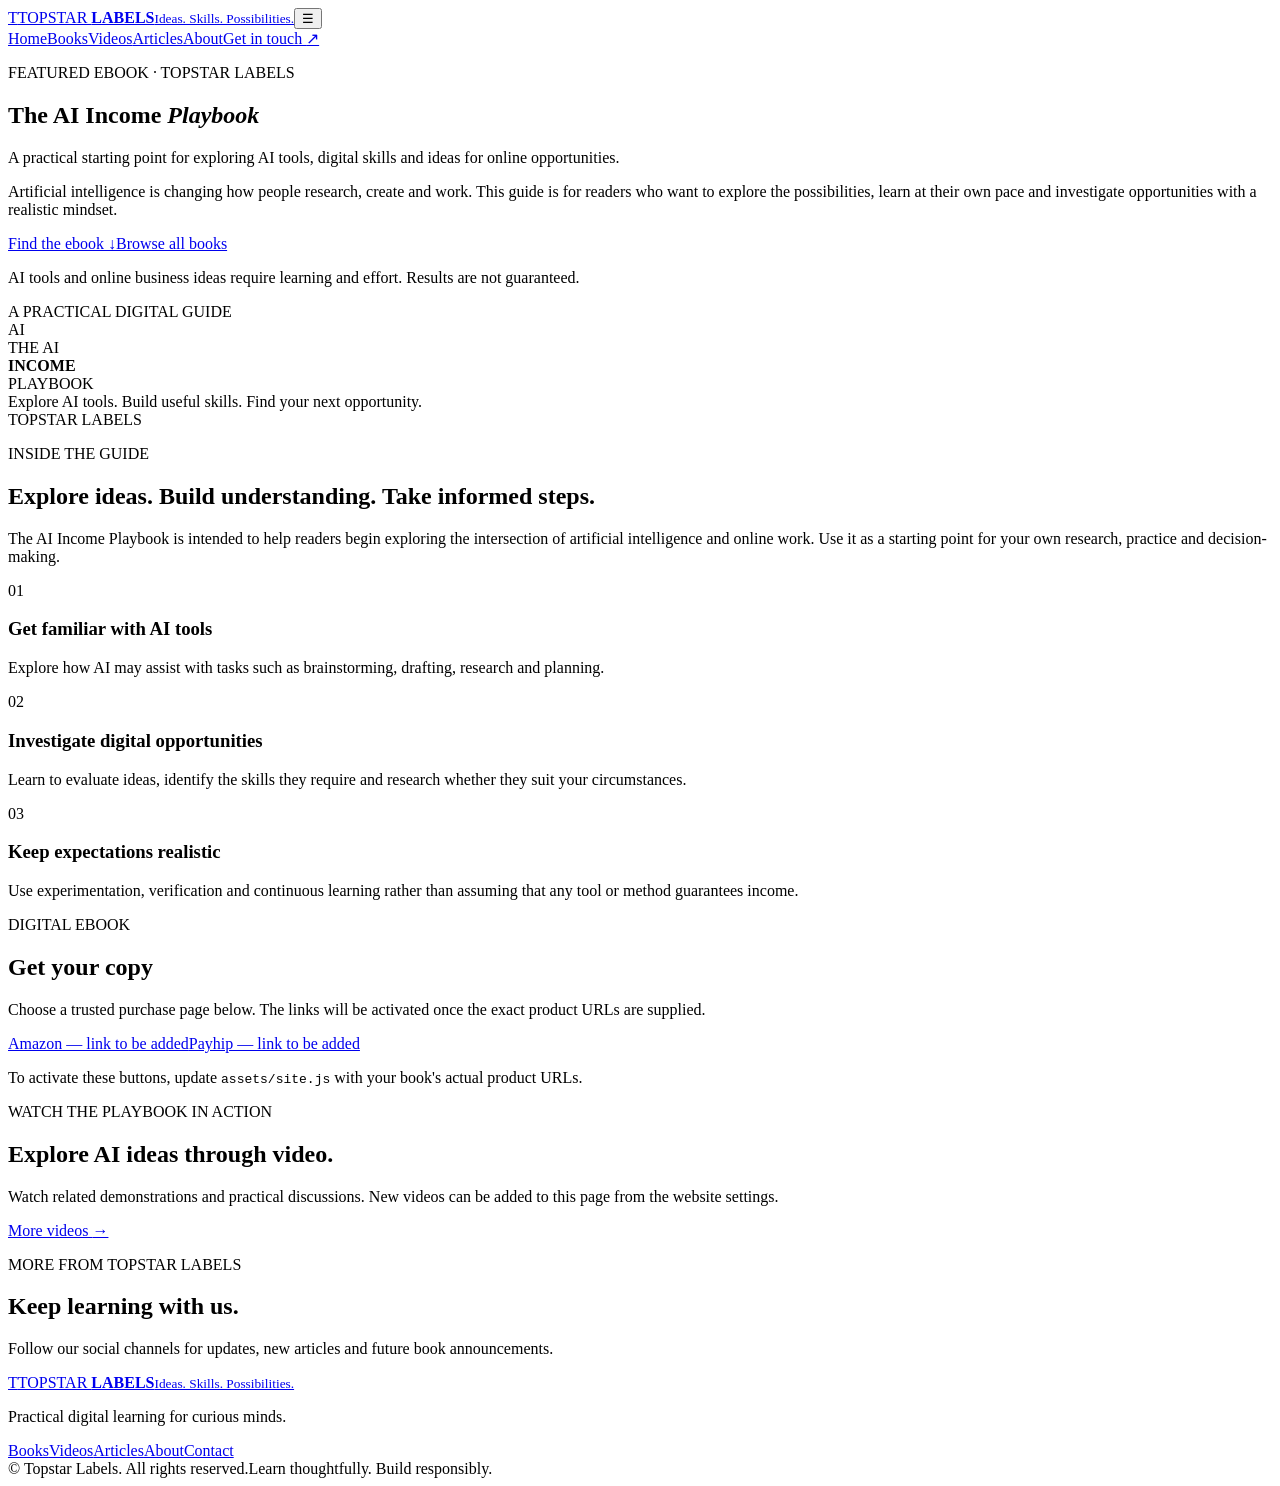
==== book-ai-income-playbook.html @ 153838cc "Add files via upload" ====
<!doctype html><html lang="en"><head><meta charset="utf-8"><meta name="viewport" content="width=device-width, initial-scale=1"><meta name="description" content="Learn about The AI Income Playbook by Topstar Labels, a practical ebook for readers exploring AI tools and online opportunities."><title>The AI Income Playbook | Topstar Labels</title><link rel="icon" href="assets/favicon.svg" type="image/svg+xml"><link rel="stylesheet" href="assets/styles.css"></head><body><header class="site-header"><div class="container nav-wrap"><a class="brand" href="index.html"><span class="brand-mark">T</span><span>TOPSTAR <b>LABELS</b><small>Ideas. Skills. Possibilities.</small></span></a><button class="menu-toggle" aria-label="Open navigation" aria-expanded="false">☰</button><nav class="main-nav"><a href="index.html">Home</a><a class="active" href="books.html">Books</a><a href="videos.html">Videos</a><a href="blog.html">Articles</a><a href="about.html">About</a><a class="nav-cta" href="contact.html">Get in touch <span>↗</span></a></nav></div></header><main><section class="book-hero"><div class="container book-hero-grid"><div><p class="eyebrow">FEATURED EBOOK · TOPSTAR LABELS</p><h1>The AI Income <em>Playbook</em></h1><p class="book-hero-lede">A practical starting point for exploring AI tools, digital skills and ideas for online opportunities.</p><p>Artificial intelligence is changing how people research, create and work. This guide is for readers who want to explore the possibilities, learn at their own pace and investigate opportunities with a realistic mindset.</p><div class="hero-actions"><a class="button button-primary" href="#get-the-book">Find the ebook <span>↓</span></a><a class="button button-outline" href="books.html">Browse all books</a></div><p class="disclaimer-small">AI tools and online business ideas require learning and effort. Results are not guaranteed.</p></div><div class="book-hero-art"><div class="listing-cover large-cover"><div class="cover-top">A PRACTICAL DIGITAL GUIDE</div><div class="cover-ai">AI</div><div class="cover-title">THE AI<br><strong>INCOME</strong><br>PLAYBOOK</div><div class="cover-rule"></div><div class="cover-subtitle">Explore AI tools. Build useful skills. Find your next opportunity.</div><div class="cover-author">TOPSTAR LABELS</div></div></div></div></section><section class="section section-light"><div class="container detail-grid"><article class="detail-copy"><p class="eyebrow">INSIDE THE GUIDE</p><h2>Explore ideas. Build understanding. Take informed steps.</h2><p>The AI Income Playbook is intended to help readers begin exploring the intersection of artificial intelligence and online work. Use it as a starting point for your own research, practice and decision-making.</p><div class="detail-point"><span>01</span><div><h3>Get familiar with AI tools</h3><p>Explore how AI may assist with tasks such as brainstorming, drafting, research and planning.</p></div></div><div class="detail-point"><span>02</span><div><h3>Investigate digital opportunities</h3><p>Learn to evaluate ideas, identify the skills they require and research whether they suit your circumstances.</p></div></div><div class="detail-point"><span>03</span><div><h3>Keep expectations realistic</h3><p>Use experimentation, verification and continuous learning rather than assuming that any tool or method guarantees income.</p></div></div></article><aside class="purchase-card" id="get-the-book"><span class="pill">DIGITAL EBOOK</span><h2>Get your copy</h2><p>Choose a trusted purchase page below. The links will be activated once the exact product URLs are supplied.</p><a class="button button-disabled" data-purchase="amazon" href="#get-the-book" aria-disabled="true" title="Amazon product URL not yet added">Amazon — link to be added</a><a class="button button-outline button-full button-disabled" data-purchase="payhip" href="#get-the-book" aria-disabled="true" title="Payhip product URL not yet added">Payhip — link to be added</a><p class="small-note">To activate these buttons, update <code>assets/site.js</code> with your book's actual product URLs.</p></aside></div></section><section class="section video-feature-section"><div class="container"><div class="section-heading"><div><p class="eyebrow">WATCH THE PLAYBOOK IN ACTION</p><h2>Explore AI ideas through video.</h2><p class="section-intro">Watch related demonstrations and practical discussions. New videos can be added to this page from the website settings.</p></div><a class="text-link" href="videos.html">More videos <span>→</span></a></div><div class="video-grid" data-video-list="book"></div></div></section>
<section class="closing-cta"><div class="container closing-inner"><div><p class="eyebrow">MORE FROM TOPSTAR LABELS</p><h2>Keep learning with us.</h2><p>Follow our social channels for updates, new articles and future book announcements.</p></div><div class="closing-socials" data-socials="full"></div></div></section></main><footer class="site-footer"><div class="container footer-main"><a class="brand brand-footer" href="index.html"><span class="brand-mark">T</span><span>TOPSTAR <b>LABELS</b><small>Ideas. Skills. Possibilities.</small></span></a><p>Practical digital learning for curious minds.</p><div class="footer-links"><a href="books.html">Books</a><a href="videos.html">Videos</a><a href="blog.html">Articles</a><a href="about.html">About</a><a href="contact.html">Contact</a></div></div><div class="container footer-bottom"><span>© <span data-year></span> Topstar Labels. All rights reserved.</span><span>Learn thoughtfully. Build responsibly.</span></div></footer><script src="assets/site.js"></script></body></html>
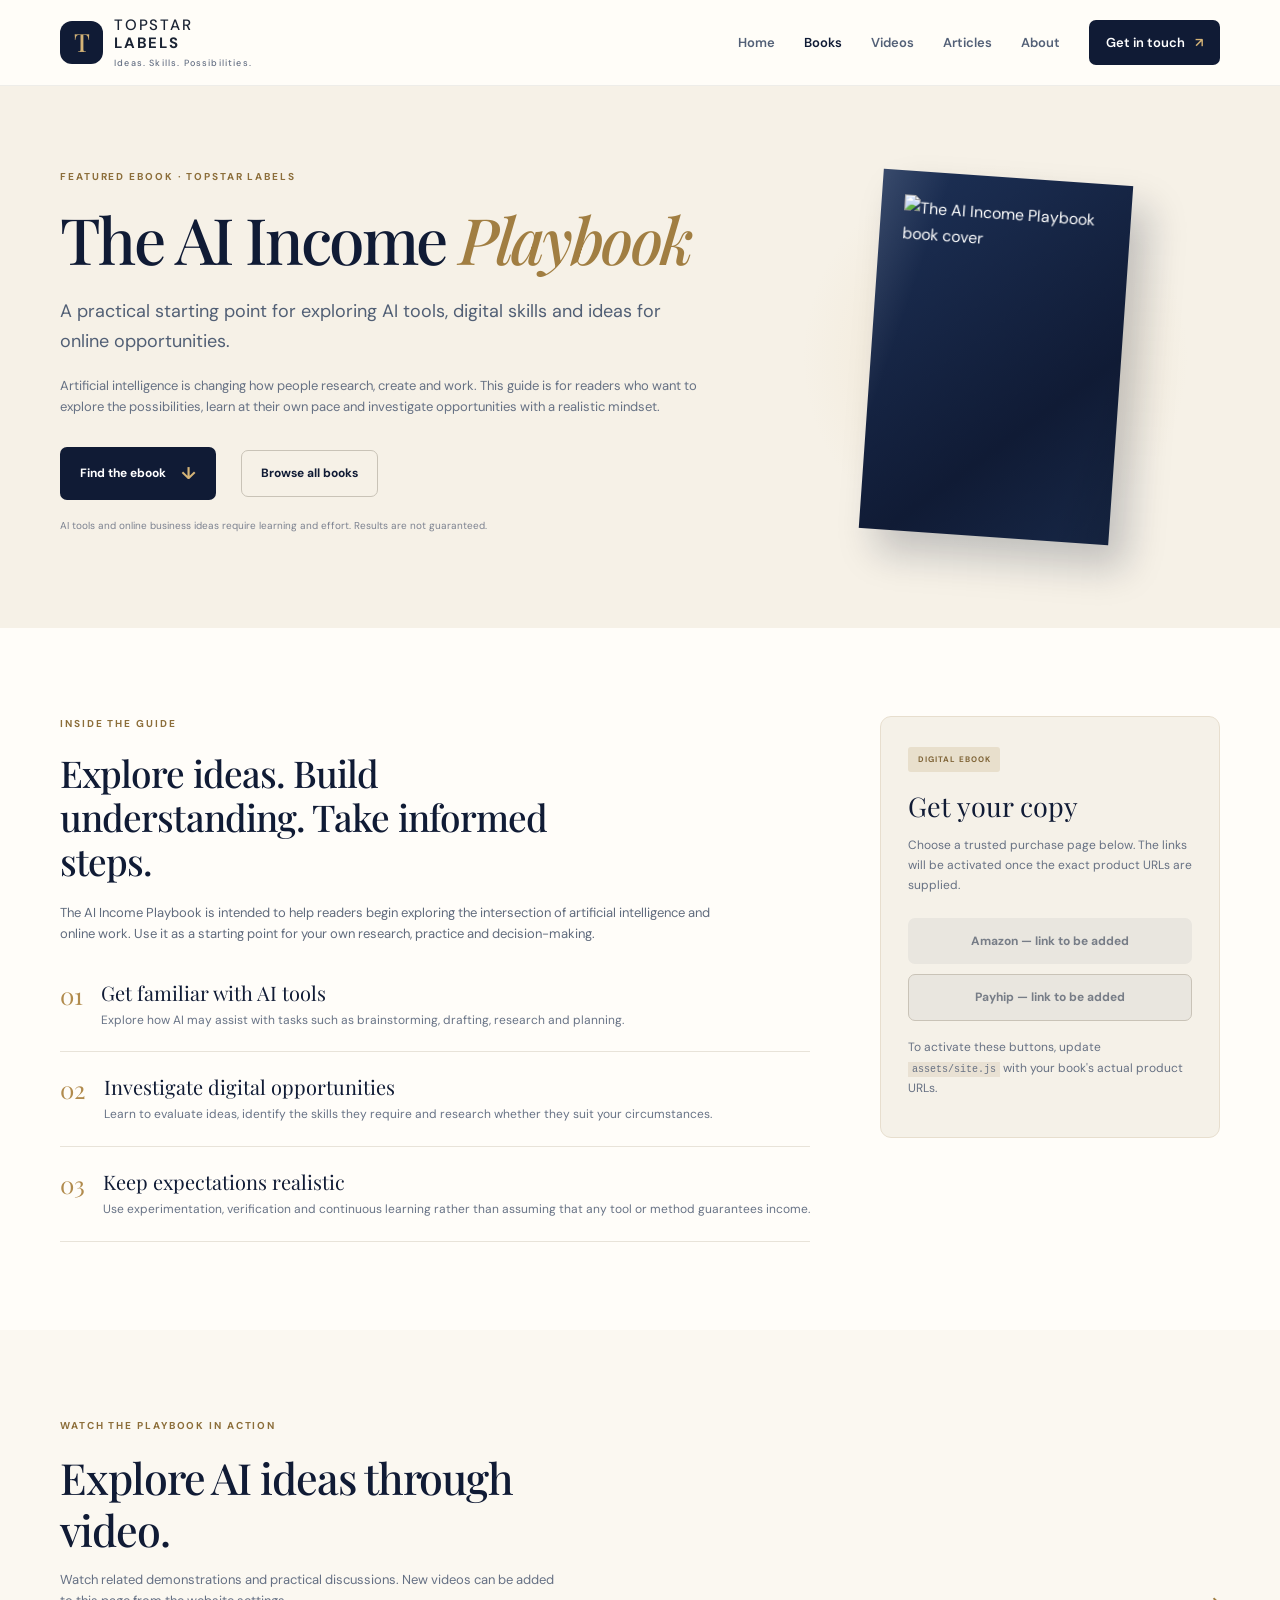
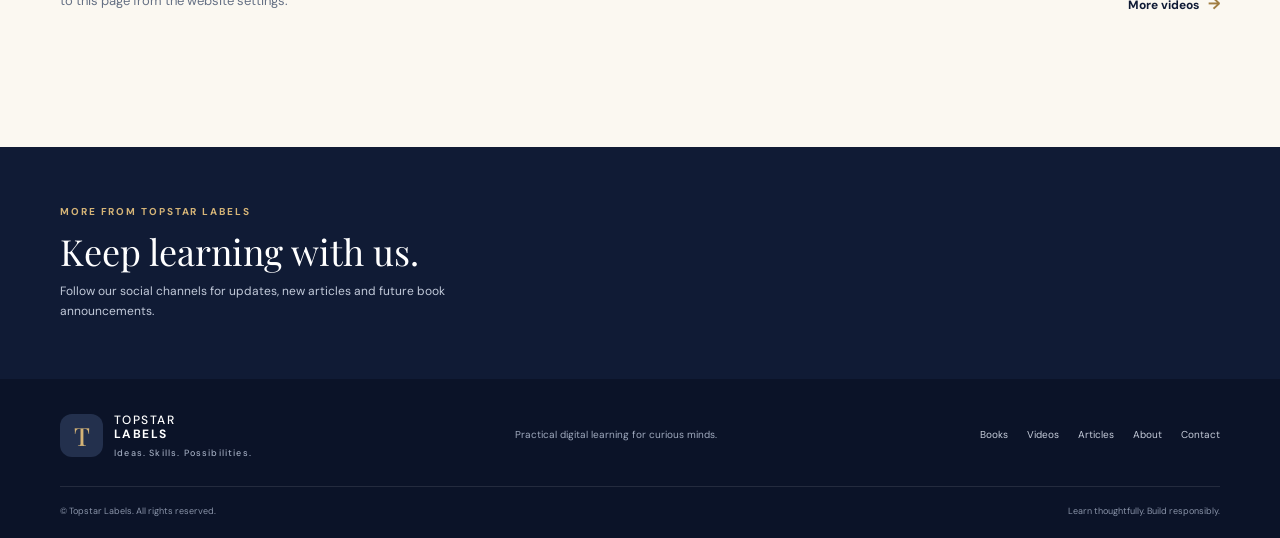
==== commit 7aa263cc: "Add files via upload" ====
--- a/book-ai-income-playbook.html
+++ b/book-ai-income-playbook.html
@@ -1,2 +1,2 @@
-<!doctype html><html lang="en"><head><meta charset="utf-8"><meta name="viewport" content="width=device-width, initial-scale=1"><meta name="description" content="Learn about The AI Income Playbook by Topstar Labels, a practical ebook for readers exploring AI tools and online opportunities."><title>The AI Income Playbook | Topstar Labels</title><link rel="icon" href="assets/favicon.svg" type="image/svg+xml"><link rel="stylesheet" href="assets/styles.css"></head><body><header class="site-header"><div class="container nav-wrap"><a class="brand" href="index.html"><span class="brand-mark">T</span><span>TOPSTAR <b>LABELS</b><small>Ideas. Skills. Possibilities.</small></span></a><button class="menu-toggle" aria-label="Open navigation" aria-expanded="false">☰</button><nav class="main-nav"><a href="index.html">Home</a><a class="active" href="books.html">Books</a><a href="videos.html">Videos</a><a href="blog.html">Articles</a><a href="about.html">About</a><a class="nav-cta" href="contact.html">Get in touch <span>↗</span></a></nav></div></header><main><section class="book-hero"><div class="container book-hero-grid"><div><p class="eyebrow">FEATURED EBOOK · TOPSTAR LABELS</p><h1>The AI Income <em>Playbook</em></h1><p class="book-hero-lede">A practical starting point for exploring AI tools, digital skills and ideas for online opportunities.</p><p>Artificial intelligence is changing how people research, create and work. This guide is for readers who want to explore the possibilities, learn at their own pace and investigate opportunities with a realistic mindset.</p><div class="hero-actions"><a class="button button-primary" href="#get-the-book">Find the ebook <span>↓</span></a><a class="button button-outline" href="books.html">Browse all books</a></div><p class="disclaimer-small">AI tools and online business ideas require learning and effort. Results are not guaranteed.</p></div><div class="book-hero-art"><div class="listing-cover large-cover"><div class="cover-top">A PRACTICAL DIGITAL GUIDE</div><div class="cover-ai">AI</div><div class="cover-title">THE AI<br><strong>INCOME</strong><br>PLAYBOOK</div><div class="cover-rule"></div><div class="cover-subtitle">Explore AI tools. Build useful skills. Find your next opportunity.</div><div class="cover-author">TOPSTAR LABELS</div></div></div></div></section><section class="section section-light"><div class="container detail-grid"><article class="detail-copy"><p class="eyebrow">INSIDE THE GUIDE</p><h2>Explore ideas. Build understanding. Take informed steps.</h2><p>The AI Income Playbook is intended to help readers begin exploring the intersection of artificial intelligence and online work. Use it as a starting point for your own research, practice and decision-making.</p><div class="detail-point"><span>01</span><div><h3>Get familiar with AI tools</h3><p>Explore how AI may assist with tasks such as brainstorming, drafting, research and planning.</p></div></div><div class="detail-point"><span>02</span><div><h3>Investigate digital opportunities</h3><p>Learn to evaluate ideas, identify the skills they require and research whether they suit your circumstances.</p></div></div><div class="detail-point"><span>03</span><div><h3>Keep expectations realistic</h3><p>Use experimentation, verification and continuous learning rather than assuming that any tool or method guarantees income.</p></div></div></article><aside class="purchase-card" id="get-the-book"><span class="pill">DIGITAL EBOOK</span><h2>Get your copy</h2><p>Choose a trusted purchase page below. The links will be activated once the exact product URLs are supplied.</p><a class="button button-disabled" data-purchase="amazon" href="#get-the-book" aria-disabled="true" title="Amazon product URL not yet added">Amazon — link to be added</a><a class="button button-outline button-full button-disabled" data-purchase="payhip" href="#get-the-book" aria-disabled="true" title="Payhip product URL not yet added">Payhip — link to be added</a><p class="small-note">To activate these buttons, update <code>assets/site.js</code> with your book's actual product URLs.</p></aside></div></section><section class="section video-feature-section"><div class="container"><div class="section-heading"><div><p class="eyebrow">WATCH THE PLAYBOOK IN ACTION</p><h2>Explore AI ideas through video.</h2><p class="section-intro">Watch related demonstrations and practical discussions. New videos can be added to this page from the website settings.</p></div><a class="text-link" href="videos.html">More videos <span>→</span></a></div><div class="video-grid" data-video-list="book"></div></div></section>
+<!doctype html><html lang="en"><head><meta charset="utf-8"><meta name="viewport" content="width=device-width, initial-scale=1"><meta name="description" content="Learn about The AI Income Playbook by Topstar Labels, a practical ebook for readers exploring AI tools and online opportunities."><title>The AI Income Playbook | Topstar Labels</title><link rel="icon" href="assets/favicon.svg" type="image/svg+xml"><link rel="stylesheet" href="assets/styles.css"></head><body><header class="site-header"><div class="container nav-wrap"><a class="brand" href="index.html"><span class="brand-mark">T</span><span>TOPSTAR <b>LABELS</b><small>Ideas. Skills. Possibilities.</small></span></a><button class="menu-toggle" aria-label="Open navigation" aria-expanded="false">☰</button><nav class="main-nav"><a href="index.html">Home</a><a class="active" href="books.html">Books</a><a href="videos.html">Videos</a><a href="blog.html">Articles</a><a href="about.html">About</a><a class="nav-cta" href="contact.html">Get in touch <span>↗</span></a></nav></div></header><main><section class="book-hero"><div class="container book-hero-grid"><div><p class="eyebrow">FEATURED EBOOK · TOPSTAR LABELS</p><h1>The AI Income <em>Playbook</em></h1><p class="book-hero-lede">A practical starting point for exploring AI tools, digital skills and ideas for online opportunities.</p><p>Artificial intelligence is changing how people research, create and work. This guide is for readers who want to explore the possibilities, learn at their own pace and investigate opportunities with a realistic mindset.</p><div class="hero-actions"><a class="button button-primary" href="#get-the-book">Find the ebook <span>↓</span></a><a class="button button-outline" href="books.html">Browse all books</a></div><p class="disclaimer-small">AI tools and online business ideas require learning and effort. Results are not guaranteed.</p></div><div class="book-hero-art"><div class="listing-cover large-cover"><img class="real-book-cover detail-real-cover" src="assets/ai-income-playbook-cover.webp" alt="The AI Income Playbook book cover"></div></div></div></section><section class="section section-light"><div class="container detail-grid"><article class="detail-copy"><p class="eyebrow">INSIDE THE GUIDE</p><h2>Explore ideas. Build understanding. Take informed steps.</h2><p>The AI Income Playbook is intended to help readers begin exploring the intersection of artificial intelligence and online work. Use it as a starting point for your own research, practice and decision-making.</p><div class="detail-point"><span>01</span><div><h3>Get familiar with AI tools</h3><p>Explore how AI may assist with tasks such as brainstorming, drafting, research and planning.</p></div></div><div class="detail-point"><span>02</span><div><h3>Investigate digital opportunities</h3><p>Learn to evaluate ideas, identify the skills they require and research whether they suit your circumstances.</p></div></div><div class="detail-point"><span>03</span><div><h3>Keep expectations realistic</h3><p>Use experimentation, verification and continuous learning rather than assuming that any tool or method guarantees income.</p></div></div></article><aside class="purchase-card" id="get-the-book"><span class="pill">DIGITAL EBOOK</span><h2>Get your copy</h2><p>Choose a trusted purchase page below. The links will be activated once the exact product URLs are supplied.</p><a class="button button-disabled" data-purchase="amazon" href="#get-the-book" aria-disabled="true" title="Amazon product URL not yet added">Amazon — link to be added</a><a class="button button-outline button-full button-disabled" data-purchase="payhip" href="#get-the-book" aria-disabled="true" title="Payhip product URL not yet added">Payhip — link to be added</a><p class="small-note">To activate these buttons, update <code>assets/site.js</code> with your book's actual product URLs.</p></aside></div></section><section class="section video-feature-section"><div class="container"><div class="section-heading"><div><p class="eyebrow">WATCH THE PLAYBOOK IN ACTION</p><h2>Explore AI ideas through video.</h2><p class="section-intro">Watch related demonstrations and practical discussions. New videos can be added to this page from the website settings.</p></div><a class="text-link" href="videos.html">More videos <span>→</span></a></div><div class="video-grid" data-video-list="book"></div></div></section>
 <section class="closing-cta"><div class="container closing-inner"><div><p class="eyebrow">MORE FROM TOPSTAR LABELS</p><h2>Keep learning with us.</h2><p>Follow our social channels for updates, new articles and future book announcements.</p></div><div class="closing-socials" data-socials="full"></div></div></section></main><footer class="site-footer"><div class="container footer-main"><a class="brand brand-footer" href="index.html"><span class="brand-mark">T</span><span>TOPSTAR <b>LABELS</b><small>Ideas. Skills. Possibilities.</small></span></a><p>Practical digital learning for curious minds.</p><div class="footer-links"><a href="books.html">Books</a><a href="videos.html">Videos</a><a href="blog.html">Articles</a><a href="about.html">About</a><a href="contact.html">Contact</a></div></div><div class="container footer-bottom"><span>© <span data-year></span> Topstar Labels. All rights reserved.</span><span>Learn thoughtfully. Build responsibly.</span></div></footer><script src="assets/site.js"></script></body></html>
--- a/assets/styles.css
+++ b/assets/styles.css
@@ -0,0 +1,9 @@
+@import url('https://fonts.googleapis.com/css2?family=DM+Sans:wght@400;500;600;700&family=Playfair+Display:ital,wght@0,500;0,600;0,700;1,500;1,600&display=swap');
+:root{--navy:#101b35;--navy2:#18294c;--gold:#d5b477;--cream:#f6f1e7;--paper:#fffdf8;--ink:#1b2434;--muted:#657084;--line:#e8e3d9;--white:#fff;--shadow:0 24px 70px rgba(16,27,53,.12)}*{box-sizing:border-box}html{scroll-behavior:smooth}body{margin:0;color:var(--ink);font-family:'DM Sans',Arial,sans-serif;line-height:1.65;background:var(--paper)}a{color:inherit;text-decoration:none}button{font:inherit}.container{width:min(1160px,calc(100% - 48px));margin:0 auto}.site-header{height:86px;background:rgba(255,253,248,.96);border-bottom:1px solid rgba(16,27,53,.07);display:flex;align-items:center;position:sticky;top:0;z-index:20;backdrop-filter:blur(12px)}.nav-wrap{display:flex;align-items:center;justify-content:space-between;gap:28px}.brand{display:inline-flex;align-items:center;gap:11px;font-size:15px;letter-spacing:.12em;font-weight:500;line-height:1.2}.brand>span:last-child{display:flex;flex-direction:column}.brand b{font-weight:700}.brand small{font-size:9px;letter-spacing:.13em;color:var(--muted);margin-top:6px;font-weight:500}.brand-mark{display:grid;place-items:center;width:43px;height:43px;background:var(--navy);color:var(--gold);font-family:'Playfair Display',serif;font-size:25px;border-radius:12px;letter-spacing:0}.main-nav{display:flex;align-items:center;gap:29px;font-size:13px;font-weight:600;color:#536077}.main-nav>a:not(.nav-cta):hover,.main-nav>a.active{color:var(--navy)}.nav-cta{padding:12px 17px;border-radius:7px;background:var(--navy);color:white!important}.nav-cta span{color:var(--gold);margin-left:7px}.menu-toggle{display:none;border:0;background:transparent;color:var(--navy);font-size:24px}.hero{background:var(--cream);overflow:hidden;position:relative}.hero-grid{display:grid;grid-template-columns:1.06fr .94fr;align-items:center;min-height:600px;padding-top:55px;padding-bottom:65px;gap:50px}.eyebrow{font-size:10px;font-weight:700;letter-spacing:.19em;color:#8c6e3a;margin:0 0 18px;text-transform:uppercase}.eyebrow-dot{display:inline-block;width:7px;height:7px;border-radius:50%;background:var(--gold);margin-right:9px;vertical-align:1px}.hero h1,.page-hero h1,.book-hero h1{font-family:'Playfair Display',Georgia,serif;font-weight:500;letter-spacing:-.04em;line-height:1.08;font-size:clamp(42px,5vw,67px);color:var(--navy);margin:0 0 23px;max-width:650px}.hero h1 em,.book-hero h1 em{color:#a17e42;font-weight:500}.hero-lede{font-size:16px;color:#596477;max-width:500px;line-height:1.85}.hero-actions{display:flex;align-items:center;gap:25px;flex-wrap:wrap;margin-top:29px}.button{display:inline-flex;justify-content:center;align-items:center;gap:15px;border-radius:7px;padding:14px 19px;font-size:12px;font-weight:700;line-height:1.4;transition:transform .2s,background .2s;border:1px solid transparent;cursor:pointer}.button:hover{transform:translateY(-2px)}.button-primary{background:var(--navy);color:#fff}.button-primary span{color:var(--gold);font-size:17px}.button-outline{border-color:#c9c3b7;color:var(--navy);background:transparent}.button-full{width:100%}.purchase-links-inline{display:flex;gap:10px;flex-wrap:wrap;margin:12px 0}.purchase-links-inline .button{font-size:11px}.button-disabled{background:#e9e6df;color:#777d87;cursor:not-allowed;width:100%;pointer-events:none}.text-link{font-size:12px;font-weight:700;color:var(--navy)}.text-link span{color:#a17e42;margin-left:6px;font-size:16px}.trust-row{display:flex;align-items:center;gap:10px;margin-top:35px;color:#70798a;font-size:10px}.trust-icon{color:#b28e4e;font-size:18px}.trust-separator{color:#b8b2a6}.hero-art{min-height:460px;position:relative;display:flex;align-items:center;justify-content:center}.orbit{position:absolute;border:1px solid rgba(171,139,80,.22);border-radius:50%;width:390px;height:390px}.orbit-two{width:470px;height:470px;border-color:rgba(171,139,80,.12)}.book-shadow{position:absolute;width:240px;height:350px;background:rgba(21,31,53,.17);filter:blur(24px);transform:translate(23px,21px) rotate(7deg);border-radius:5px}.book-cover,.listing-cover{position:relative;z-index:1;width:250px;height:360px;padding:24px 23px;background:linear-gradient(140deg,#1d3157,#101b35 67%,#172746);color:#fff;box-shadow:18px 22px 36px rgba(12,23,46,.22);display:flex;flex-direction:column;transform:rotate(-3deg);overflow:hidden}.book-cover:after,.listing-cover:after{content:'';position:absolute;inset:0;background:linear-gradient(105deg,rgba(255,255,255,.12),transparent 20%,transparent 83%,rgba(0,0,0,.12));pointer-events:none}.cover-top{font-size:7px;letter-spacing:.16em;color:#e1c58d;font-weight:700}.cover-ai{font-family:'Playfair Display',serif;color:rgba(213,180,119,.19);font-size:85px;line-height:1;margin-top:24px;letter-spacing:-.08em}.cover-title{font-family:'Playfair Display',serif;font-size:29px;line-height:1.04;letter-spacing:.02em;margin-top:-5px}.cover-title strong{color:var(--gold);font-weight:600}.cover-rule{height:2px;background:var(--gold);width:48px;margin:19px 0 12px}.cover-subtitle{font-size:9px;line-height:1.6;color:#d8deea;max-width:175px}.cover-author{margin-top:auto;font-size:8px;letter-spacing:.18em;color:#e2c991;font-weight:700}.floating-tag{position:absolute;z-index:2;background:rgba(255,253,248,.95);box-shadow:0 12px 35px rgba(16,27,53,.12);padding:12px 16px;border-radius:8px;font-size:10px;font-weight:700;color:var(--navy)}.floating-tag span{color:#a17e42;margin-right:8px}.tag-top{top:66px;right:3px}.tag-bottom{bottom:56px;left:0}.social-strip{background:var(--navy);color:white}.social-strip-inner{display:flex;align-items:center;justify-content:space-between;gap:25px;padding-top:24px;padding-bottom:24px}.social-strip-inner>div:first-child{display:flex;flex-direction:column;gap:3px}.social-strip strong{font-size:12px;font-weight:600}.social-strip-inner>div:first-child span{font-size:10px;color:#b9c1d0}.social-icons{display:flex;gap:9px}.social-link{display:inline-flex;align-items:center;gap:11px;transition:transform .2s,background .2s}.social-link:hover{transform:translateY(-2px)}.social-compact{width:33px;height:33px;display:grid;place-items:center;border-radius:50%;border:1px solid rgba(255,255,255,.25);color:white}.social-compact:hover{background:rgba(255,255,255,.12)}.social-short{display:inline-grid;place-items:center;font-weight:700;font-size:14px;line-height:1}.sr-only{position:absolute;width:1px;height:1px;padding:0;margin:-1px;overflow:hidden;clip:rect(0,0,0,0);white-space:nowrap;border:0}.section{padding:88px 0}.section-light{background:#fffdf9}.section-heading{display:flex;align-items:end;justify-content:space-between;gap:35px;margin-bottom:34px}.section-heading h2,.featured-content h3,.detail-copy h2,.about-grid h2{font-family:'Playfair Display',Georgia,serif;color:var(--navy);font-weight:500;letter-spacing:-.025em;line-height:1.2;margin:0}.section-heading h2{font-size:clamp(30px,3.5vw,43px);max-width:570px}.section-heading>.text-link{white-space:nowrap;margin-bottom:7px}.featured-card{display:grid;grid-template-columns:220px 1fr 190px;gap:35px;align-items:center;padding:38px;background:#f4f0e7;border:1px solid #ece5d8;border-radius:13px}.featured-mini-cover{width:166px;height:238px;background:linear-gradient(140deg,#1d3157,#101b35);box-shadow:10px 12px 24px rgba(16,27,53,.19);padding:18px;color:#fff;display:flex;flex-direction:column;transform:rotate(-2deg);margin:auto}.mini-label{font-size:6px;letter-spacing:.13em;color:#e1c58d}.mini-ai{font:60px/1 'Playfair Display',serif;color:rgba(213,180,119,.23);margin-top:20px}.mini-title{font:21px/1.04 'Playfair Display',serif;margin-top:-5px}.mini-title:first-line{color:white}.mini-lines{height:2px;width:35px;background:var(--gold);margin-top:14px}.pill{display:inline-flex;background:#e8dfcc;color:#7f6437;padding:6px 10px;border-radius:3px;font-size:8px;letter-spacing:.12em;font-weight:700}.featured-content h3{font-size:30px;margin:15px 0 12px}.featured-content>p{font-size:13px;color:#606b7d;max-width:560px}.check-list{list-style:none;padding:0;margin:18px 0 23px;display:grid;gap:9px;font-size:12px;color:#4e5a6c}.check-list li{position:relative;padding-left:23px}.check-list li:before{content:'✓';position:absolute;left:0;top:0;color:#9b783e;font-weight:700}.featured-actions{display:flex;align-items:center;gap:14px;flex-wrap:wrap}.small-note{font-size:10px;color:#858b95}.featured-side{align-self:stretch;border-left:1px solid #ddd4c4;padding-left:25px;display:flex;flex-direction:column;align-items:flex-start;justify-content:center}.side-star{font-size:30px;color:#b38e4e}.featured-side p{font:18px/1.4 'Playfair Display',serif;color:var(--navy)}.side-line{height:2px;width:35px;background:var(--gold);margin:10px 0 14px}.featured-side small{font-size:8px;letter-spacing:.18em;color:#8a7858}.ideas-section{background:#f7f4ed}.section-intro{font-size:13px;color:var(--muted);max-width:500px}.topic-grid{display:grid;grid-template-columns:repeat(3,1fr);gap:18px}.topic-card{position:relative;background:var(--paper);padding:28px 27px 25px;border:1px solid var(--line);border-radius:10px;min-height:260px;transition:transform .2s,box-shadow .2s}.topic-card:hover{transform:translateY(-4px);box-shadow:var(--shadow)}.topic-number{font-size:10px;color:#9c7a43;font-weight:700;letter-spacing:.1em}.topic-symbol{display:block;font-size:29px;color:var(--gold);margin:17px 0 12px}.topic-card h3{font:22px 'Playfair Display',serif;color:var(--navy);margin:0 0 10px}.topic-card p{font-size:12px;color:#6b7585;line-height:1.8}.topic-link{display:inline-block;margin-top:10px;font-size:10px;font-weight:700;color:#896b3b}.closing-cta{background:var(--navy);color:white;padding:57px 0}.closing-inner{display:flex;align-items:center;justify-content:space-between;gap:40px}.closing-cta .eyebrow{color:var(--gold);margin-bottom:10px}.closing-cta h2{font:36px/1.2 'Playfair Display',serif;margin:0 0 9px}.closing-cta p:not(.eyebrow){color:#c2cada;font-size:12px;margin:0;max-width:480px}.closing-socials{display:grid;grid-template-columns:repeat(2,minmax(135px,1fr));gap:10px;min-width:300px}.closing-socials .social-link{border:1px solid rgba(255,255,255,.17);border-radius:7px;padding:10px 12px;font-size:11px;color:white}.closing-socials .social-short{width:24px;height:24px;border-radius:50%;background:rgba(255,255,255,.1)}.social-arrow{margin-left:auto;color:var(--gold)}.site-footer{background:#0b1328;color:#c6ccda}.footer-main{display:flex;align-items:center;justify-content:space-between;gap:25px;padding-top:34px;padding-bottom:28px}.brand-footer{color:white;font-size:12px}.brand-footer .brand-mark{background:#23304d}.brand-footer small{color:#a0aabe}.footer-main>p{font-size:10px;color:#a0aabe}.footer-links{display:flex;gap:19px;font-size:10px}.footer-links a:hover{color:var(--gold)}.footer-bottom{border-top:1px solid rgba(255,255,255,.1);padding-top:17px;padding-bottom:19px;display:flex;justify-content:space-between;gap:20px;font-size:9px;color:#8993a8}.page-hero{background:var(--cream);padding:83px 0 75px}.page-hero h1{font-size:clamp(40px,5vw,58px);max-width:720px}.page-hero p:not(.eyebrow){max-width:680px;color:#606b7d;font-size:15px}.book-listing{display:grid;grid-template-columns:300px 1fr;gap:55px;align-items:center;max-width:950px;margin:0 auto}.listing-cover{width:250px;height:360px;justify-self:center}.listing-details h2{font:38px/1.15 'Playfair Display',serif;color:var(--navy);margin:15px 0}.listing-description{font-size:14px;color:#606b7d;line-height:1.85}.listing-details h3{font:20px 'Playfair Display',serif;color:var(--navy);margin:22px 0 0}.notice{font-size:11px;color:#655c4e;background:#f5efdf;padding:13px 15px;border-left:3px solid var(--gold);margin:20px 0}.future-books{margin:70px auto 0;max-width:950px;display:flex;gap:18px;align-items:center;padding:22px 25px;border:1px dashed #d5cbb8;border-radius:9px}.future-icon{width:43px;height:43px;display:grid;place-items:center;border-radius:50%;background:#eee5d2;color:#8e6e3d;font-size:24px}.future-books h3{font:20px 'Playfair Display',serif;color:var(--navy);margin:0}.future-books p{font-size:12px;color:var(--muted);margin:4px 0 0}.book-hero{background:var(--cream);padding:76px 0}.book-hero-grid{display:grid;grid-template-columns:1fr .7fr;gap:70px;align-items:center}.book-hero h1{font-size:clamp(43px,5vw,64px)}.book-hero-lede{font-size:18px;color:#515f75;line-height:1.7}.book-hero-grid p:not(.eyebrow):not(.book-hero-lede){font-size:13px;color:#667184}.book-hero-art{display:flex;justify-content:center;align-items:center;min-height:390px;background:radial-gradient(circle,rgba(213,180,119,.2),transparent 65%)}.large-cover{width:250px;height:360px;transform:rotate(4deg)}.disclaimer-small{font-size:10px!important;color:#7c8290!important;margin-top:18px}.detail-grid{display:grid;grid-template-columns:1fr 340px;gap:70px;align-items:start}.detail-copy h2,.about-grid h2{font-size:37px;max-width:570px;margin-bottom:18px}.detail-copy>p:not(.eyebrow){font-size:13px;color:#606b7d;max-width:680px}.detail-point{display:flex;gap:18px;padding:21px 0;border-bottom:1px solid var(--line)}.detail-point>span{font:24px 'Playfair Display',serif;color:#b18b4d}.detail-point h3{font:20px 'Playfair Display',serif;color:var(--navy);margin:0 0 5px}.detail-point p{font-size:12px;color:#687386;margin:0}.purchase-card{background:#f5f1e8;border:1px solid #e7dece;border-radius:11px;padding:27px;position:sticky;top:110px}.purchase-card h2{font:27px 'Playfair Display',serif;color:var(--navy);margin:16px 0 8px}.purchase-card>p{font-size:12px;color:#677183}.purchase-card .button{margin-top:10px}.purchase-card .small-note{margin-top:16px;line-height:1.7}.purchase-card code{font-size:10px;background:#e9e1d3;padding:2px 4px}.about-grid{display:grid;grid-template-columns:.8fr 1.2fr;gap:75px;align-items:center}.about-monogram{height:350px;background:linear-gradient(145deg,#1d3157,#101b35);display:flex;flex-direction:column;align-items:center;justify-content:center;color:var(--gold);position:relative;overflow:hidden}.about-monogram:before,.about-monogram:after{content:'';position:absolute;width:290px;height:290px;border:1px solid rgba(213,180,119,.22);border-radius:50%}.about-monogram:after{width:230px;height:230px}.about-monogram span{font:150px 'Playfair Display',serif;position:relative;z-index:1}.about-monogram small{font-size:9px;letter-spacing:.22em;position:relative;z-index:1}.about-grid article>p:not(.eyebrow){font-size:13px;color:#606b7d}.about-grid h3{font:21px 'Playfair Display',serif;color:var(--navy);margin:25px 0 0}.social-page-intro{margin-bottom:28px}.social-page-intro h2{font:34px 'Playfair Display',serif;color:var(--navy);margin:0 0 8px}.social-page-intro p{font-size:13px;color:var(--muted)}.social-directory{display:grid;grid-template-columns:repeat(2,1fr);gap:14px}.social-directory .social-link{padding:20px;background:#f7f3eb;border:1px solid #e9e1d4;border-radius:9px;color:var(--navy);font-size:13px;font-weight:700}.social-directory .social-short{width:40px;height:40px;border-radius:50%;background:var(--navy);color:var(--gold)}.social-directory .social-arrow{color:#94723d}.contact-note{margin-top:35px;padding:22px 24px;display:flex;gap:18px;background:#f5f1e8;border-radius:9px;align-items:flex-start}.contact-note-icon{font-size:22px;color:#9e7c43}.contact-note h3{font:20px 'Playfair Display',serif;color:var(--navy);margin:0 0 5px}.contact-note p{font-size:12px;color:#687386;margin:0}.article-grid{display:grid;grid-template-columns:repeat(3,1fr);gap:20px;align-items:start}.article-card{background:var(--paper);border:1px solid var(--line);border-radius:10px;overflow:hidden}.article-art{height:180px;padding:20px;background:var(--navy);color:var(--gold);display:flex;flex-direction:column;justify-content:space-between;position:relative;overflow:hidden}.article-art:after{content:'';position:absolute;width:190px;height:190px;border:1px solid rgba(213,180,119,.3);border-radius:50%;right:-40px;bottom:-80px}.article-art span{font-size:10px;letter-spacing:.15em}.article-art b{font:35px/1.05 'Playfair Display',serif;letter-spacing:.02em}.art-opportunity{background:#dfd4bf;color:#172543}.art-opportunity:after{border-color:rgba(16,27,53,.2)}.art-skills{background:#e9edf0;color:#172543}.art-skills:after{border-color:rgba(16,27,53,.2)}.article-card-content{padding:23px}.article-category{font-size:8px;font-weight:700;letter-spacing:.12em;color:#96753e}.article-card h2{font:22px/1.25 'Playfair Display',serif;color:var(--navy);margin:12px 0}.article-card p{font-size:12px;color:#667184}.article-card details{margin-top:17px;border-top:1px solid var(--line);padding-top:14px}.article-card summary{cursor:pointer;font-size:11px;font-weight:700;color:#876a3b;list-style:none}.article-card summary::-webkit-details-marker{display:none}.article-card summary:after{content:'＋';float:right}.article-card details[open] summary:after{content:'−'}.article-body{padding-top:8px}.article-body p{font-size:12px;line-height:1.8}.article-note{margin-top:35px;background:#f2ecdf;border-radius:8px;padding:18px 22px;font-size:12px;color:#5f6570}.article-note a{color:#765a2d;font-weight:700;text-decoration:underline}
+@media(max-width:900px){.main-nav{gap:17px}.hero-grid{gap:20px}.hero-art{transform:scale(.9)}.featured-card{grid-template-columns:170px 1fr;gap:25px;padding:28px}.featured-side{display:none}.featured-mini-cover{width:145px;height:210px}.topic-grid{gap:12px}.topic-card{padding:22px 19px}.book-hero-grid{gap:25px}.detail-grid{gap:35px}.about-grid{gap:40px}.footer-main{flex-wrap:wrap}.footer-main>p{display:none}}
+@media(max-width:680px){.container{width:min(100% - 34px,560px)}.site-header{height:72px}.brand{font-size:12px}.brand-mark{width:38px;height:38px}.brand small{font-size:8px}.menu-toggle{display:block}.main-nav{display:none;position:absolute;left:0;right:0;top:71px;background:var(--paper);padding:18px 24px 23px;box-shadow:0 20px 25px rgba(16,27,53,.12);flex-direction:column;align-items:stretch;gap:0}.main-nav.nav-open{display:flex}.main-nav>a{padding:12px 4px}.main-nav .nav-cta{text-align:center;margin-top:8px}.hero-grid{grid-template-columns:1fr;padding-top:55px;padding-bottom:28px;gap:8px}.hero h1{font-size:47px}.hero-lede{font-size:14px}.hero-art{min-height:410px;transform:none;margin:0 -10px}.book-cover{width:220px;height:320px;padding:21px}.cover-ai{font-size:74px}.cover-title{font-size:26px}.orbit{width:320px;height:320px}.orbit-two{width:390px;height:390px}.tag-top{right:0;top:52px}.tag-bottom{left:0;bottom:40px}.social-strip-inner{align-items:flex-start;flex-direction:column;gap:15px}.section{padding:60px 0}.section-heading{align-items:flex-start;flex-direction:column;gap:15px}.section-heading h2{font-size:34px}.featured-card{grid-template-columns:1fr;padding:24px;gap:25px}.featured-mini-cover{width:150px;height:215px}.featured-content h3{font-size:27px}.featured-content>p{font-size:12px}.featured-actions{align-items:flex-start;flex-direction:column}.topic-grid{grid-template-columns:1fr}.topic-card{min-height:auto}.topic-symbol{margin:11px 0}.closing-inner{align-items:flex-start;flex-direction:column;gap:25px}.closing-cta h2{font-size:31px}.closing-socials{min-width:0;width:100%;grid-template-columns:repeat(2,minmax(0,1fr))}.footer-main{align-items:flex-start;flex-direction:column;gap:17px}.footer-links{flex-wrap:wrap}.footer-bottom{flex-direction:column;gap:4px}.page-hero{padding:58px 0 52px}.page-hero h1{font-size:43px}.page-hero p:not(.eyebrow){font-size:13px}.book-listing{grid-template-columns:1fr;gap:35px}.listing-cover{width:220px;height:320px;padding:21px}.listing-details h2{font-size:32px}.future-books{margin-top:45px;padding:18px}.book-hero{padding:55px 0 35px}.book-hero-grid{grid-template-columns:1fr;gap:20px}.book-hero h1{font-size:45px}.book-hero-lede{font-size:16px}.book-hero-art{min-height:355px}.large-cover{width:220px;height:320px}.detail-grid{grid-template-columns:1fr;gap:35px}.detail-copy h2,.about-grid h2{font-size:31px}.purchase-card{position:static}.about-grid{grid-template-columns:1fr;gap:35px}.about-monogram{height:260px}.about-monogram span{font-size:115px}.social-page-intro h2{font-size:29px}.social-directory{grid-template-columns:1fr}.article-grid{grid-template-columns:1fr}.article-art{height:145px}.article-card-content{padding:21px}.article-card h2{font-size:24px}}
+
+
+/* Responsive YouTube video library */
+.video-feature-section{background:#fbf8f1}.video-grid{display:grid;grid-template-columns:repeat(2,minmax(0,1fr));gap:22px;align-items:start}.video-grid-library{grid-template-columns:repeat(2,minmax(0,1fr))}.video-card{overflow:hidden;background:#fff;border:1px solid var(--line);border-radius:12px;box-shadow:0 12px 34px rgba(16,27,53,.06)}.video-frame{position:relative;width:100%;aspect-ratio:16/9;background:#101b35;overflow:hidden}.video-frame iframe{position:absolute;inset:0;width:100%;height:100%;border:0}.video-card-content{padding:22px}.video-card-content h3{font:24px/1.25 'Playfair Display',Georgia,serif;color:var(--navy);margin:8px 0}.video-card-content>p:not(.article-category){font-size:12px;color:var(--muted);margin:8px 0 15px}.video-placeholder,.video-empty-state{display:flex;align-items:center;gap:18px;padding:25px;border:1px dashed #d5cbb8;background:#f7f2e8;border-radius:10px;grid-column:1/-1}.video-placeholder-icon,.video-empty-icon{flex:0 0 48px;width:48px;height:48px;display:grid;place-items:center;border-radius:50%;background:var(--navy);color:var(--gold);font-size:20px}.video-placeholder strong,.video-empty-state h3{font:21px 'Playfair Display',Georgia,serif;color:var(--navy);margin:0}.video-placeholder p,.video-empty-state p{font-size:12px;color:var(--muted);margin:5px 0}.video-empty-state{flex-direction:column;text-align:center;padding:42px 24px}.video-empty-state .button{margin-top:8px}.video-empty-help{margin-top:30px;padding:22px 24px;background:#f5f1e8;border-radius:10px}.video-empty-help strong{font:20px 'Playfair Display',Georgia,serif;color:var(--navy)}.video-empty-help p{font-size:12px;color:var(--muted)}.video-empty-help code,.section-intro code{font-size:11px;background:#e9e1d3;padding:2px 5px;border-radius:3px}
+@media(max-width:680px){.video-grid,.video-grid-library{grid-template-columns:1fr}.video-card-content{padding:18px}.video-card-content h3{font-size:22px}.video-placeholder{align-items:flex-start;padding:20px}.video-empty-state{padding:30px 18px}}
